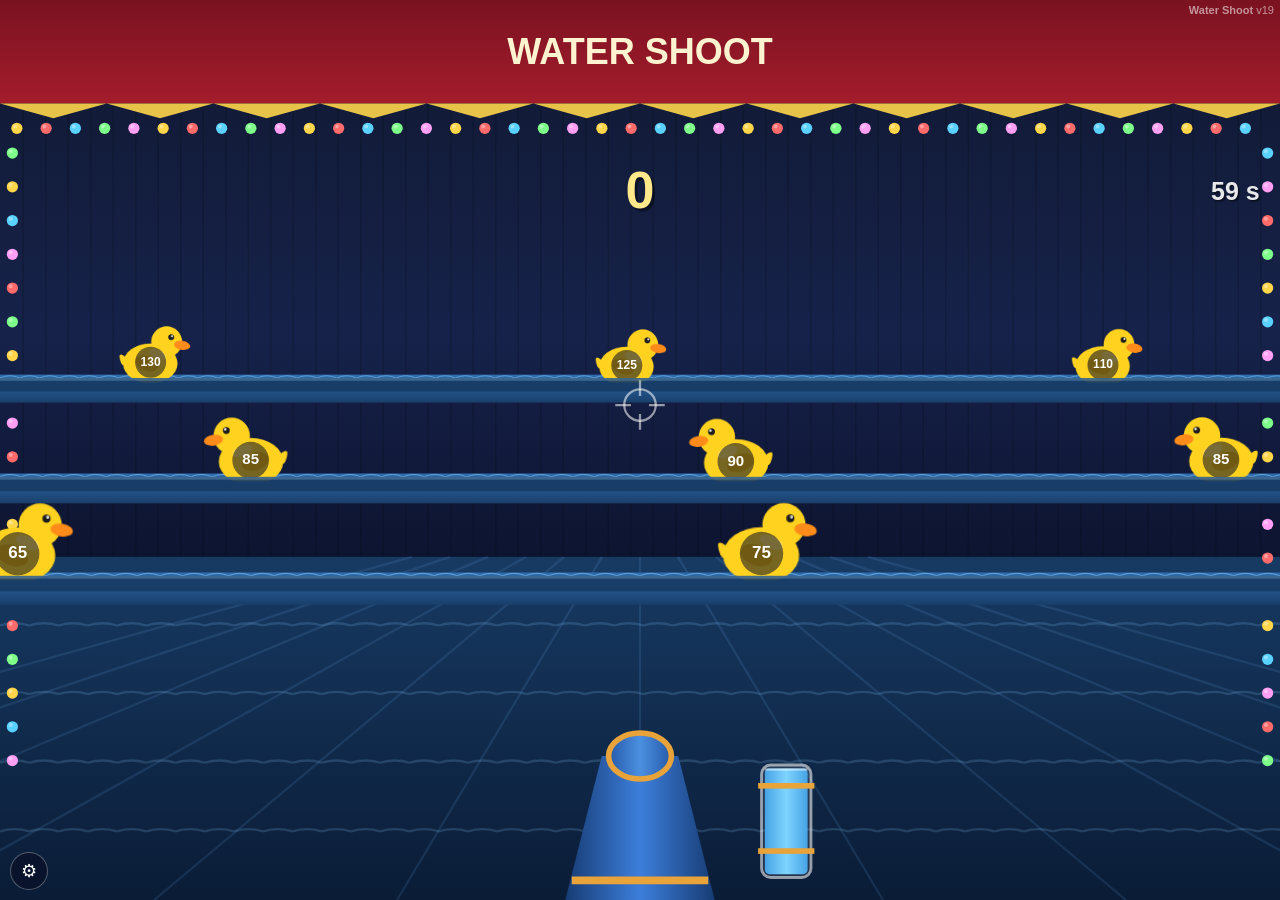
==== index.html @ c9598435 "v19: root index.html pro GitHub Pages + mobilní PWA metas v dev entry Co-Authored-By: Claude Fable 5" ====
<!DOCTYPE html>
<html lang="cs">
<head>
  <meta charset="UTF-8">
  <meta name="viewport" content="width=device-width, initial-scale=1">
  <title>Water Shoot</title>
  <!-- GitHub Pages entry — přesměruje na dev build hry (stub SDK = hra běží
       samostatně mimo Gamee iframe). Cache-bust ?t= zajistí čerstvý game.js. -->
  <script>location.replace('./gamee/index_local.html?t=' + Date.now());</script>
  <style>
    body { margin:0; background:#0c1226; color:#dfe8ff; font-family:Arial, sans-serif;
           display:flex; align-items:center; justify-content:center; height:100vh; }
    a { color:#7fd4ff; }
  </style>
</head>
<body>
  <p>Načítám <a href="./gamee/index_local.html">Water Shoot</a>…</p>
</body>
</html>
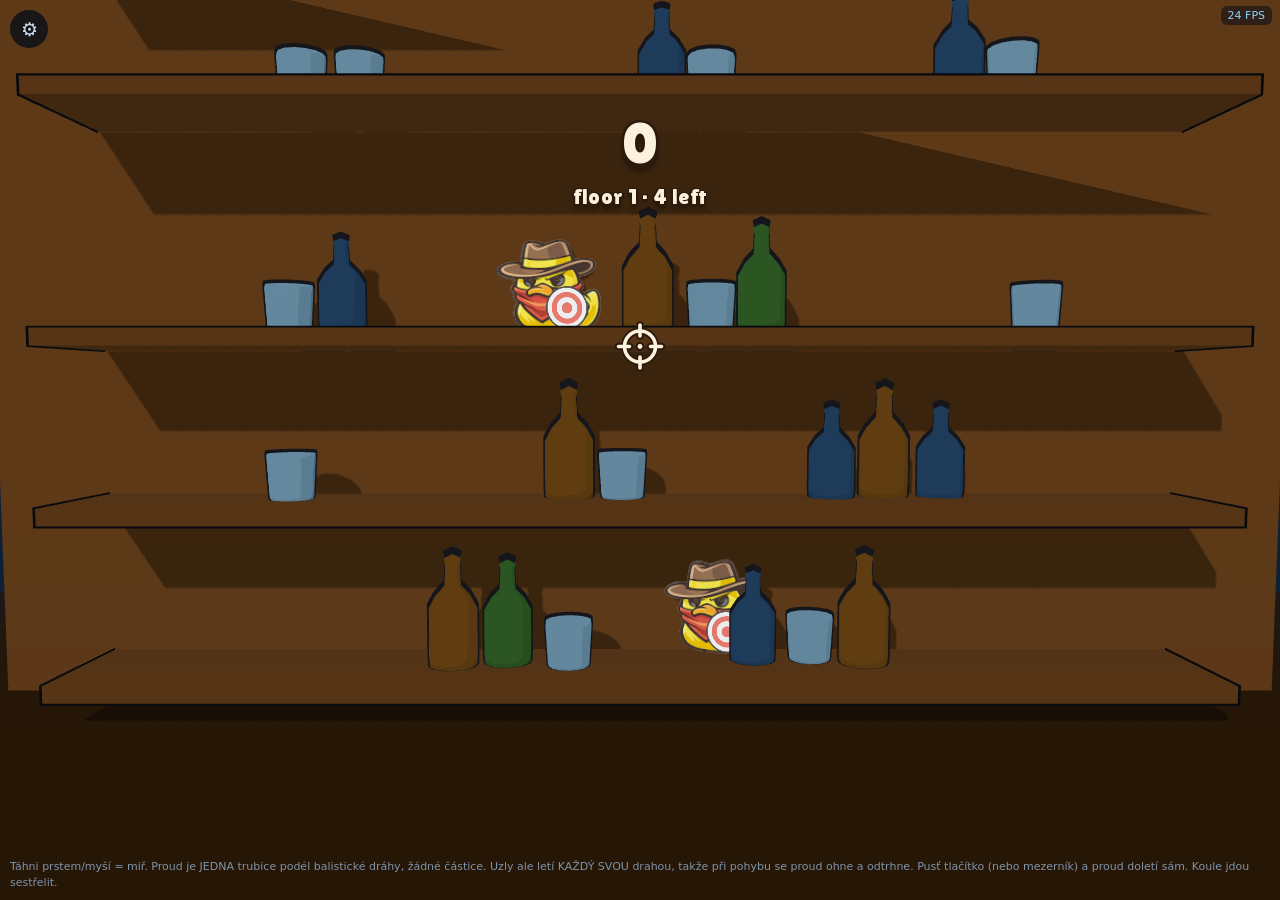
==== commit 0c124b4a: "Pages: kořen otevírá 3D prototyp + HANDOFF Kořenový index.html přesměrovával na starou 2D hru. Nově " ====
--- a/index.html
+++ b/index.html
@@ -3,17 +3,25 @@
 <head>
   <meta charset="UTF-8">
   <meta name="viewport" content="width=device-width, initial-scale=1">
-  <title>Water Shoot</title>
-  <!-- GitHub Pages entry — přesměruje na dev build hry (stub SDK = hra běží
-       samostatně mimo Gamee iframe). Cache-bust ?t= zajistí čerstvý game.js. -->
-  <script>location.replace('./gamee/index_local.html?t=' + Date.now());</script>
+  <title>Golden Ducks</title>
+  <!-- GitHub Pages entry.
+       Otevírá 3D prototyp, protože na něm se právě pracuje. Soubor je
+       `jet3d.html` BEZ podtržítka schválně: Pages ženou všechno přes Jekyll
+       a ten soubory začínající podtržítkem ignoruje, takže `_jet3d.html`
+       by tu vracel 404. Cache-bust ?t= vynutí čerstvou verzi.
+       Stará 2D hra zůstává dostupná odkazem níž. -->
+  <script>location.replace('./gamee/jet3d.html?t=' + Date.now());</script>
   <style>
     body { margin:0; background:#0c1226; color:#dfe8ff; font-family:Arial, sans-serif;
-           display:flex; align-items:center; justify-content:center; height:100vh; }
+           display:flex; flex-direction:column; gap:14px;
+           align-items:center; justify-content:center; height:100vh; }
     a { color:#7fd4ff; }
   </style>
 </head>
 <body>
-  <p>Načítám <a href="./gamee/index_local.html">Water Shoot</a>…</p>
+  <p>Načítám <a href="./gamee/jet3d.html">Golden Ducks — 3D prototyp</a>…</p>
+  <p style="font-size:13px;opacity:.7">
+    Stará 2D verze: <a href="./gamee/index_local.html">střelnice, puzzle, western</a>
+  </p>
 </body>
 </html>
